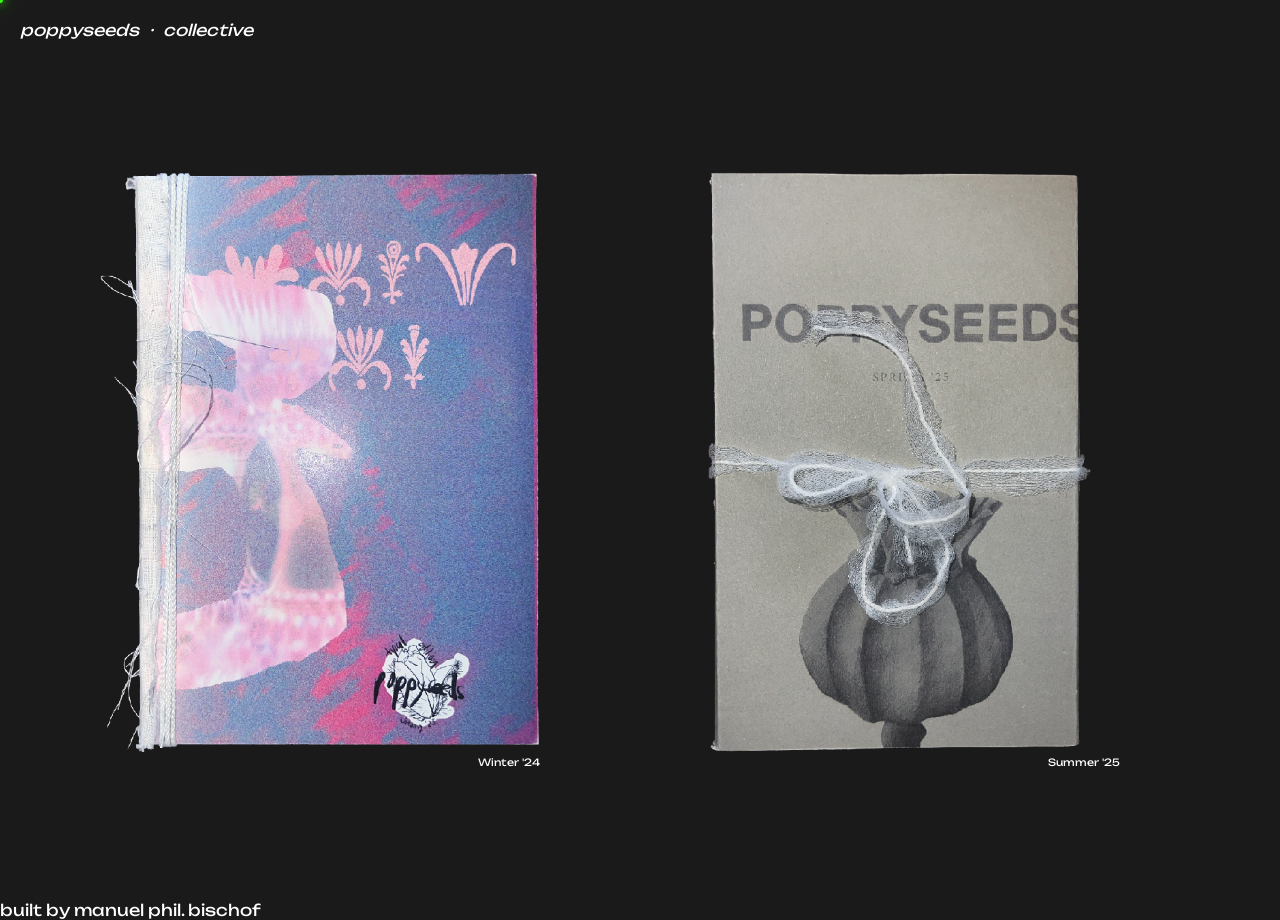
==== index.html @ 0d65b5f4 "Add credit information to index.html" ====
<!DOCTYPE html>
<html>
<head>
  <meta charset="UTF-8">
  <title>Poppyseeds Collective</title>

  <link rel="stylesheet" href="style.css">
  <link href="https://fonts.googleapis.com/css2?family=Unbounded:wght@300;400;500&display=swap" rel="stylesheet">

  <link id="favicon" rel="icon" href="">
</head>

<body>

<!-- NAV -->
<div class="top-left-title">
  <a href="poppyseeds.html">poppyseeds</a>
  <span>·</span>
  <a href="about.html">collective</a>
</div>

<!-- CURSOR -->
<div class="cursor"></div>

<!-- MAIN LAYOUT -->
<div class="container">

  <div class="issue left">
    <div class="img-wrap">
      <a href="magazines/Issue01.pdf" target="_blank">
        <img src="images/Issue01.png">
      </a>
      <div class="label">Winter '24</div>
    </div>
  </div>

  <div class="issue right">
    <div class="img-wrap">
      <a href="magazines/Issue02.pdf" target="_blank">
        <img src="images/Issue02.png">
      </a>
      <div class="label">Summer '25</div>
    </div>
  </div>

</div>

<!-- SCRIPT -->
<script src="script.js"></script>

  <div class="credit-horizontal">
  built by manuel phil. bischof
</div>

</body>
</html>
---- style.css ----
html, body {
  margin: 0;
  padding: 0;
  background: #1a1a1a;
  color: white;
  font-family: 'Unbounded', sans-serif;
  cursor: none;
}

* {
  cursor: none !important;
}

/* ================= NAV ================= */

.top-left-title {
  position: fixed;
  top: 20px;
  left: 20px;
  font-size: 16px;
  font-style: italic;
  display: flex;
  gap: 10px;
  z-index: 3000;
}

.top-left-title a {
  color: white;
  text-decoration: none;
}

.top-left-title a:hover {
  color: white;
}

/* ================= SELECTION ================= */

::selection {
  background: white;
  color: white;
}

/* ================= CURSOR ================= */

.cursor {
  position: fixed;
  width: 6px;
  height: 6px;
  border-radius: 50%;
  background: #39ff14;
  box-shadow: 0 0 10px #39ff14, 0 0 20px #39ff14;
  pointer-events: none;
  transform: translate(-50%, -50%);
  z-index: 9999;
}

.nav-hover .cursor {
  background: #b56cff;
  box-shadow: 0 0 12px #b56cff, 0 0 24px #b56cff;
}

/* ================= PAGES ================= */

.wrapper {
  max-width: 1100px;
  padding: 110px 40px;
}

.section {
  margin-bottom: 80px;
}

.section-title {
  font-size: 12px;
  opacity: 0.5;
  text-transform: uppercase;
  margin-bottom: 25px;
}

.list {
  display: flex;
  flex-wrap: wrap;
  gap: 12px;
  align-items: center;
}

.name {
  font-size: 56px;
  font-weight: 300;
  line-height: 1;
}

.dot {
  width: 6px;
  height: 6px;
  border-radius: 50%;
  display: inline-block;
  margin: 0 4px;
  transform: translateY(-8px);
}

.dot.winter { background: #a855f7; }
.dot.summer { background: #3a3430; }

.wrapper-about {
  max-width: 700px;
  padding: 80px 40px;
}

.title {
  font-size: 25px;
  font-weight: 300;
  margin-bottom: 40px;
  white-space: pre-line;
}

.text {
  font-size: 12px;
  line-height: 1.6;
  opacity: 0.9;
}

.container {
  display: flex;
  width: 100vw;
  height: 100vh;
}

.issue {
  flex: 1;
  display: flex;
  align-items: center;
  justify-content: center;
}

.issue.left {
  padding-left: 30px;
}

.issue.right {
  padding-right: 90px;
}

.img-wrap {
  position: relative;
  max-width: 76%;
  margin-top: 40px; /* adjust the number to increase/decrease spacing */

}

.img-wrap img {
  width: 100%;
  display: block;
}

.img-wrap .label {
  position: static;        /* remove any absolute positioning */
  font-size: 10px;         /* smaller text */
  margin-top: 4px;         /* space between image and text */
  text-align: right;       /* aligns label to the right under the image */
  color: white;
  font-weight: 400;

}

.credit {
  position: fixed;
  right: 20px;
  bottom: 20px;

  writing-mode: vertical-rl;
  transform: rotate(180deg);

  font-size: 9px;
  color: rgba(255,255,255,0.25);

  letter-spacing: 0.5px;
  z-index: 2000;

  transition: transform 0.2s ease;
}

/* small “jump” on hover */
.credit:hover {
  transform: rotate(180deg) translateY(-6px);
  color: rgba(255,255,255,0.4);
}
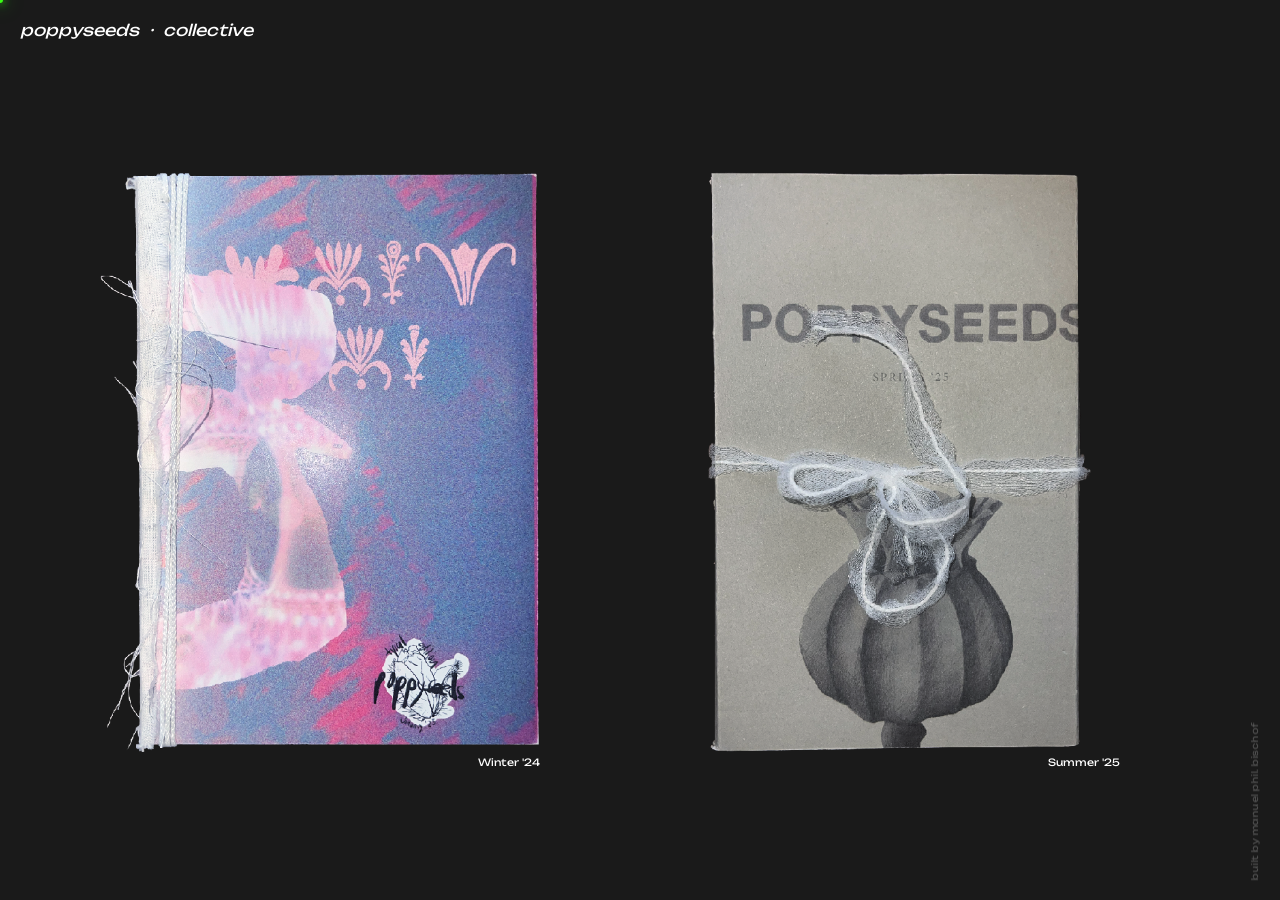
==== commit fb203d70: "Update credit section in index.html" ====
--- a/index.html
+++ b/index.html
@@ -48,7 +48,7 @@
 <!-- SCRIPT -->
 <script src="script.js"></script>
 
-  <div class="credit-horizontal">
+  <div class="credit">
   built by manuel phil. bischof
 </div>
 
--- a/style.css
+++ b/style.css
@@ -188,3 +188,4 @@
 }
 
 
+
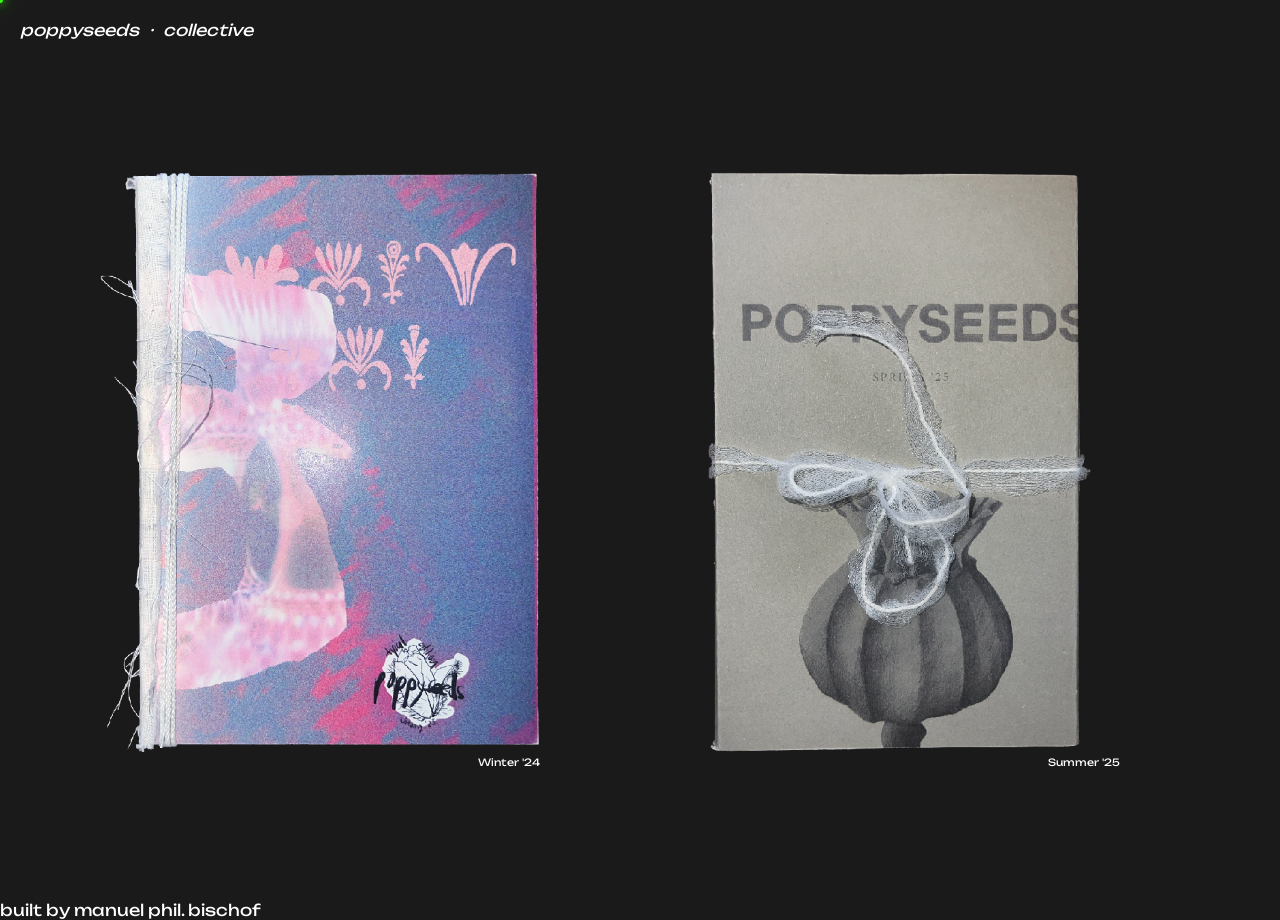
==== commit c3cf4c24: "Change credit div to credit-horizontal class" ====
--- a/index.html
+++ b/index.html
@@ -48,7 +48,7 @@
 <!-- SCRIPT -->
 <script src="script.js"></script>
 
-  <div class="credit">
+<div class="credit-horizontal">
   built by manuel phil. bischof
 </div>
 
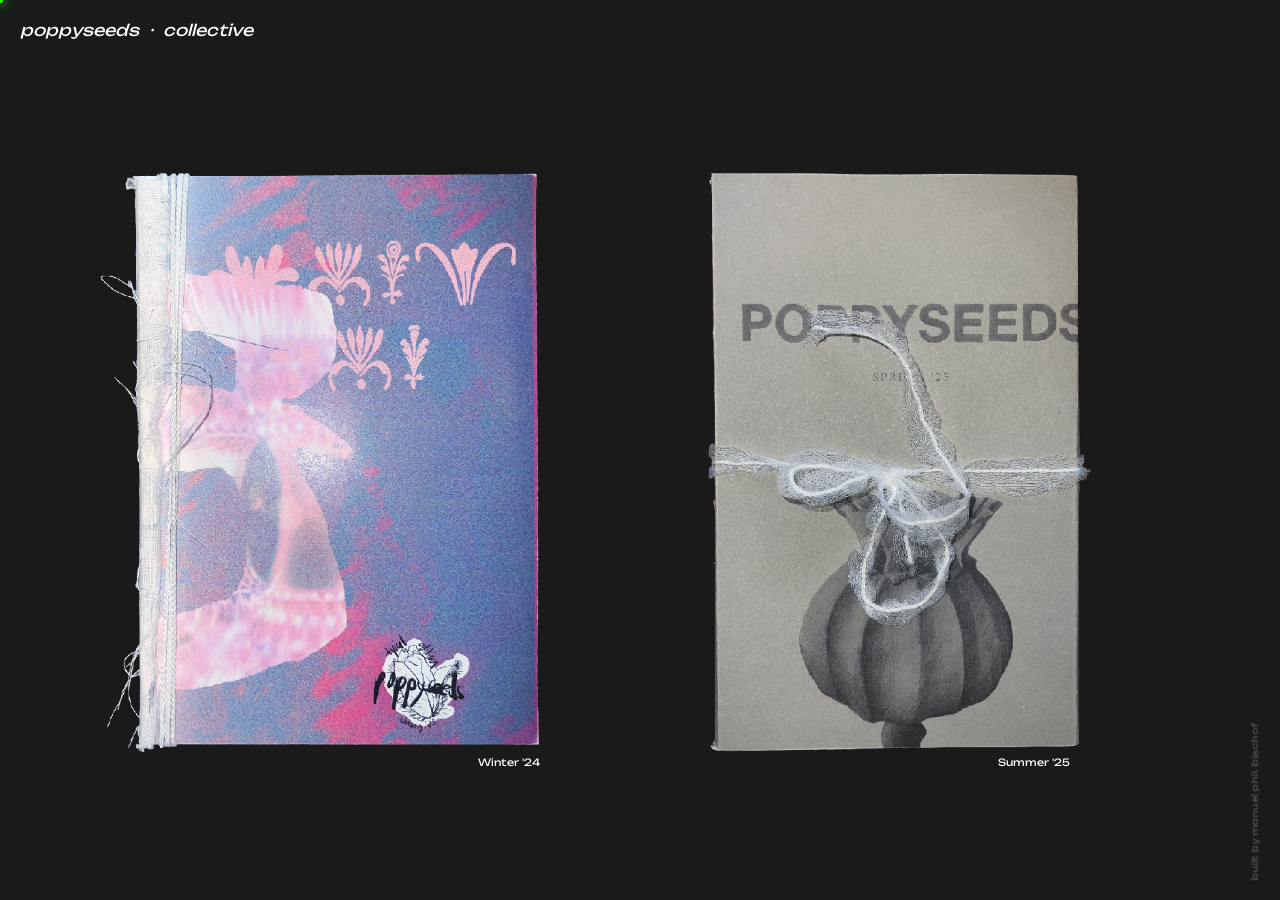
==== commit e8d68072: "Add viewport meta tag for responsive design" ====
--- a/index.html
+++ b/index.html
@@ -2,12 +2,13 @@
 <html>
 <head>
   <meta charset="UTF-8">
+  <meta name="viewport" content="width=device-width, initial-scale=1.0">
   <title>Poppyseeds Collective</title>
 
   <link rel="stylesheet" href="style.css">
   <link href="https://fonts.googleapis.com/css2?family=Unbounded:wght@300;400;500&display=swap" rel="stylesheet">
-
   <link id="favicon" rel="icon" href="">
+  
 </head>
 
 <body>
@@ -48,7 +49,7 @@
 <!-- SCRIPT -->
 <script src="script.js"></script>
 
-<div class="credit-horizontal">
+<div class="credit vertical ">
   built by manuel phil. bischof
 </div>
 
--- a/style.css
+++ b/style.css
@@ -1,3 +1,4 @@
+/* ================= GLOBAL STYLES ================= */
 
 html, body {
   margin: 0;
@@ -72,8 +73,8 @@
 }
 
 .section-title {
-  font-size: 12px;
-  opacity: 0.5;
+  font-size: 22px;
+  opacity: 1;
   text-transform: uppercase;
   margin-bottom: 25px;
 }
@@ -103,23 +104,52 @@
 .dot.winter { background: #a855f7; }
 .dot.summer { background: #3a3430; }
 
-.wrapper-about {
-  max-width: 700px;
-  padding: 80px 40px;
-}
-
-.title {
-  font-size: 25px;
-  font-weight: 300;
-  margin-bottom: 40px;
-  white-space: pre-line;
-}
-
-.text {
-  font-size: 12px;
+.wrapper-about-text {
+  max-width: 707px;        /* keeps text from stretching too wide */
+  margin: 80px auto;       /* centers it vertically and horizontally */
+  padding: 20px;           /* invisible frame around text */
+  margin-left: 100px;
+}
+
+/* ================= ABOUT PAGE TEXT ================= */
+
+/* Main About Text */
+.wrapper-about-text .about.text {
+  font-size: 22px;          /* <-- Adjust this for main paragraph size */
+  font-weight: 300;         /* light and elegant */
+  line-height: 1.8;         /* space between lines, adjust for readability */
+  color: #f0f0f0;           /* bright and readable */
+  opacity: 1;
+}
+
+.wrapper-about-text .about.text p {
+  margin-bottom: 20px;      /* space between paragraphs */
+}
+
+/* Credit / Names */
+.wrapper-about-text .about.credit {
+  font-size: 14px;          /* <-- Adjust this for credit / names size */
   line-height: 1.6;
-  opacity: 0.9;
-}
+  color: #d0d0d0;           /* slightly dimmer than main text */
+  margin-top: 20px;
+}
+
+.wrapper-about-text .about.credit p {
+  margin-bottom: 10px;
+}
+
+/* Make only the names inside credits jump on hover */
+.wrapper-about-text .about.credit a.ig {
+  display: inline-block;
+  transition: transform 0.3s ease, color 0.3s ease;
+}
+
+.wrapper-about-text .about.credit a.ig:hover {
+  transform: translateY(-4px) scale(1.05); /* lift + slight scale */
+  color: #b56cff;
+}
+
+/* ================= MAIN PAGE ================= */
 
 .container {
   display: flex;
@@ -145,8 +175,7 @@
 .img-wrap {
   position: relative;
   max-width: 76%;
-  margin-top: 40px; /* adjust the number to increase/decrease spacing */
-
+  margin-top: 40px; /* adjust spacing */
 }
 
 .img-wrap img {
@@ -155,37 +184,123 @@
 }
 
 .img-wrap .label {
-  position: static;        /* remove any absolute positioning */
+  position: static;        /* label below image */
   font-size: 10px;         /* smaller text */
-  margin-top: 4px;         /* space between image and text */
-  text-align: right;       /* aligns label to the right under the image */
+  margin-top: 4px;         /* space under image */
+  text-align: right;       /* align right */
   color: white;
   font-weight: 400;
-
-}
-
-.credit {
+}
+.issue.right .img-wrap .label {
+  margin-right: 50px; /* moves it away from the right edge */
+}
+
+/* ================= CREDIT ================= */
+
+.credit.vertical {
   position: fixed;
   right: 20px;
   bottom: 20px;
-
   writing-mode: vertical-rl;
   transform: rotate(180deg);
-
   font-size: 9px;
   color: rgba(255,255,255,0.25);
-
   letter-spacing: 0.5px;
   z-index: 2000;
-
-  transition: transform 0.2s ease;
-}
-
-/* small “jump” on hover */
-.credit:hover {
+  transition: transform 0.2s ease, color 0.2s ease;
+}
+
+.credit.vertical:hover {
   transform: rotate(180deg) translateY(-6px);
   color: rgba(255,255,255,0.4);
 }
 
-
-
+/* ================= LINKS ================= */
+
+/* Remove global jump from all links */
+a {
+  color: white;
+  text-decoration: none;
+  transition: color 0.2s ease; /* only color changes for other links */
+}
+
+/* Only make the names (class ig) jump */
+a.ig {
+  display: inline-block;                    /* needed for transform */
+  transition: transform 0.3s ease, color 0.3s ease;
+}
+
+a.ig:hover {
+  transform: translateY(-4px) scale(1.05); /* lift + slight scale */
+  color: #b56cff;                           /* purplish accent */
+}
+
+
+/* ================= MOBILE STYLES ================= */
+@media screen and (max-width: 768px) {
+
+  /* Center the nav and reduce size */
+  .top-left-title {
+    top: 10px;
+    left: 10px;
+    font-size: 14px;
+    flex-direction: column;
+    gap: 5px;
+  }
+
+  /* Cursor stays hidden */
+  .cursor {
+    display: none;
+  }
+
+  /* About text container */
+  .wrapper-about-text {
+    max-width: 90%;
+    margin: 40px auto;
+    padding: 15px;
+  }
+
+  .wrapper-about-text .about.text {
+    font-size: 14px;
+    line-height: 1.6;
+  }
+
+  .wrapper-about-text .about.credit {
+    font-size: 12px;
+    line-height: 1.5;
+    margin-top: 15px;
+  }
+
+  /* Main page issues stack vertically */
+  .container {
+    flex-direction: column;
+    height: auto;
+    padding: 20px 0;
+  }
+
+  .issue {
+    width: 100%;
+    padding: 10px 0;
+  }
+
+  .img-wrap {
+    max-width: 90%;
+    margin: 0 auto;
+  }
+
+  .img-wrap .label {
+    text-align: center;
+    margin-top: 6px;
+    font-size: 9px;
+    margin-right: 0; /* reset right margin for small screens */
+  }
+
+  /* Vertical credit moves to bottom center */
+  .credit.vertical {
+    right: 50%;
+    bottom: 10px;
+    transform: translateX(50%) rotate(180deg);
+    font-size: 8px;
+  }
+
+}
